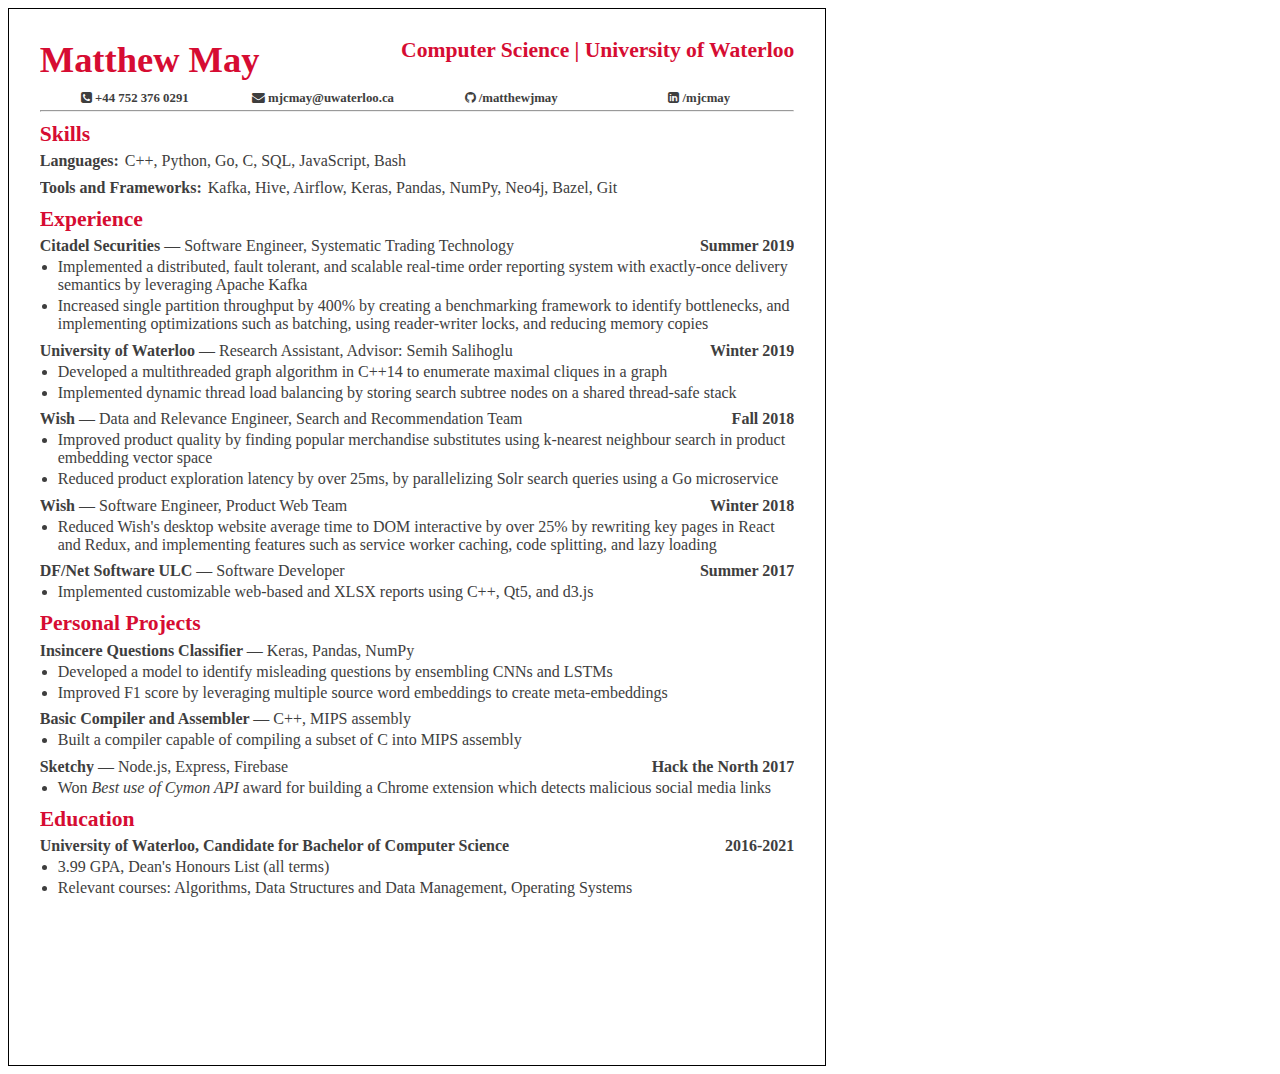
==== index.html @ 7f15ffef "initial commit" ====
<!DOCTYPE html>
<html lang="en">
<head>
  <meta charset="UTF-8">
  <title>Matthew May - Resume</title>
  <link rel="stylesheet" href="./styles.css">
  <link rel="stylesheet" href="https://fonts.googleapis.com/icon?family=Material+Icons" >
  <link rel="stylesheet" href="https://cdnjs.cloudflare.com/ajax/libs/font-awesome/4.7.0/css/font-awesome.min.css">
</head>
<body>
  <div id="page-container">
    <div id="header">
      <h1 id="name">Matthew May</h1>
      <h2 id="courseInfo">Computer Science | University of Waterloo</h2>
      <table id="contact">
        <th id="phone"><i class="fa fa-phone-square"></i> +44 752 376 0291</th>
        <th id="email"><a href="mailto:mjcmay@uwaterloo.ca"><i class="fa fa-envelope"></i> </a><a href="mailto:mjcmay@uwaterloo.ca">mjcmay@uwaterloo.ca</a></th>
        <th id="github"><a href="https://github.com/matthewjmay"><i class="fa fa-github"></i> </a><a href="https://github.com/matthewjmay">/matthewjmay</a></th>
        <th id="linkedin"> <a href="https://www.linkedin.com/in/mjcmay/"><i class="fa fa-linkedin-square"></i></a></i> <a href="https://www.linkedin.com/in/mjcmay/">/mjcmay</a></th>
      </table>
    </div>
    <hr id="headerDivider">
    <div id="col1">
      <div class="section" id="projects">
        <h2 class="sectionHeader">Skills</h2>
        <ul class="subSections">
          <li>
            <h3 class="subSectionHeader">Languages:  <span class="skillList lpadding">C++, Python, Go, C, SQL, JavaScript, Bash</span></h3>
          </li>
          <li>
            <h3 class="subSectionHeader">Tools and Frameworks:  <span class="skillList lpadding">Kafka, Hive, Airflow, Keras, Pandas, NumPy, Neo4j, Bazel, Git</span></h3>
          </li>
        </ul>
      </div>
      <div class="section" id="summary">
        <h2 class="sectionHeader">Experience</h2>
        <ul class="subSections">
          <li>
            <h3 class="subSectionHeader">Citadel Securities <span class="lighter">&mdash; Software Engineer, Systematic Trading Technology</span><span class=rightAlign>Summer 2019</span></h3>
            <ul class="sub2Sections">
              <li>
                <div class="sub2SectionHeader">Implemented a distributed, fault tolerant, and scalable real-time order reporting system with exactly-once delivery semantics by leveraging Apache Kafka</div>
              </li>
              <li>
                <div class="sub2SectionHeader">Increased single partition throughput by <span class="stat">400%</span> by creating a benchmarking framework to identify bottlenecks, and implementing optimizations such as batching, using reader-writer locks, and reducing memory copies</div>
              </li>
            </ul>
          </li>
          <li>
            <h3 class="subSectionHeader">University of Waterloo <span class="lighter">&mdash; Research Assistant, Advisor: Semih Salihoglu </span> <span class=rightAlign>Winter 2019</span></h3>
            <ul class="sub2Sections">
              <li>
                <div class="sub2SectionHeader">Developed a multithreaded graph algorithm in <span class="stat">C++14</span> to enumerate maximal cliques in a graph</div>
              </li>
              <li>
                <div class="sub2SectionHeader">Implemented dynamic thread load balancing by storing search subtree nodes on a shared thread-safe stack</div>
              </li>
            </ul>
          </li>
          <li>
            <h3 class="subSectionHeader">Wish <span class="lighter">&mdash; Data and Relevance Engineer, Search and Recommendation Team </span><span class=rightAlign>Fall 2018</span></h3>
            <ul class="sub2Sections">
              <li>
                <div class="sub2SectionHeader">Improved product quality by finding popular merchandise substitutes using k-nearest neighbour search in product embedding vector space</div>
              </li>
              <li>
                <div class="sub2SectionHeader">Reduced product exploration latency by over <span class="stat">25ms</span>, by parallelizing Solr search queries using a Go microservice</div>
              </li>
            </ul>
          </li>
          <li>
            <h3 class="subSectionHeader">Wish<span class="lighter"> &mdash; Software Engineer, Product Web Team</span><span class=rightAlign>Winter 2018</span></h3>
            <ul class="sub2Sections">
              <li>
                <div class="sub2SectionHeader">Reduced Wish's desktop website average time to DOM interactive by over <span class="stat">25%</span> by rewriting key pages in React and Redux, and implementing features such as service worker caching, code splitting, and lazy loading</div>
              </li>
            </ul>
          </li>
          <li>
            <h3 class="subSectionHeader">DF/Net Software ULC <span class="lighter">&mdash; Software Developer </span><span class=rightAlign>Summer 2017</span></h3>
            <ul class="sub2Sections">
              <li>
                <div class="sub2SectionHeader">Implemented customizable web-based and XLSX reports using C++, Qt5, and d3.js</div>
              </li>
            </ul>
          </li>
        </ul>
      </div>
      <div class="section" id="projects">
        <h2 class="sectionHeader">Personal Projects</h2>
        <ul class="subSections">
          <li>
            <h3 class="subSectionHeader">Insincere Questions Classifier <span class="lighter">&mdash; Keras, Pandas, NumPy</span><span class=rightAlign></span></h3>
            <ul class="sub2Sections">
              <li>
                <div class="sub2SectionHeader">Developed a model to identify misleading questions by ensembling CNNs and LSTMs
              </li>
              <li>
                <div class="sub2SectionHeader">Improved F1 score by leveraging multiple source word embeddings to create meta-embeddings
              </li>
            </ul>
          </li>
          <li>
            <h3 class="subSectionHeader">
              Basic Compiler and Assembler <span class="lighter">&mdash; C++, MIPS assembly<span class="lighter"> <span class=rightAlign></span></h3>
            <ul class="sub2Sections">
              <li>
                <div class="sub2SectionHeader">Built a compiler capable of compiling a subset of C into MIPS assembly</div>
              </li>
            </ul>
          </li>
          <li>
            <h3 class="subSectionHeader">Sketchy <span class="lighter"> &mdash; Node.js, Express, Firebase</span><span class=rightAlign>Hack the North 2017</span></h3>
            <ul class="sub2Sections">
              <li>
                <div class="sub2SectionHeader">Won <i style="font-family: segoe ui light;">Best use of Cymon API</i> award for building a Chrome extension which detects malicious social media links</div>
              </li>
            </ul>
          </li>
        </ul>
      </div>
      <div class="section" id="education">
        <h2 class="sectionHeader">Education</h2>
        <ul class="subSections">
          <li>
            <h3 class="subSectionHeader">University of Waterloo, Candidate for Bachelor of Computer Science<span class="rightAlign">2016-2021</span></h3>
            <ul class="sub2Sections">
              <li>
                <div class="sub2SectionHeader"><span class="stat">3.99 GPA</span>, Dean's Honours List (all terms)</div>
              </li>
              <li>
                <div class="sub2SectionHeader">Relevant courses: Algorithms, Data Structures and Data Management, Operating Systems</div>
              </li>
            </ul>
          </li>
<!--           <li>
            <h3 class="subSectionHeader">Machine Learning | Stanford University | Coursera MOOC <span class="rightAlign">Summer 2018</span></h3>
          </li> -->
        </ul>
      </div>
    </div>
  </div>
</body>
</html>
---- styles.css ----
*,
*:after,
*:before {
	box-sizing: border-box;
	margin: 0;
	padding: 0;
}

body {
	font-family: segoe ui light;
	margin: 8px;
	border: 1px solid black;
	width: calc(8.5in + 2px);
	padding: 0.3in 0.32in;
	height: calc(11in + 2px);
	display: flex;
}

a {
	text-decoration: none;
	color: inherit;
}

h1 {
	color: rgb(214, 12, 50);
	font-size: 2.28em;
}

#page-container {
	flex: 1;
	overflow: hidden;
}

#name {
	display: inline;
}

#contact {
	table-layout: fixed;
	color: #3e3e3e;
	font-size: 0.8em;
	width: 100%;
	border: none;
	margin: 8px 0px 2px 0px;
}

h2 {
	color: rgb(214, 12, 50);
	font-size: 1.35em;
}

.sectionHeader {
	margin-top: 10px;
	margin-bottom: -3px;
}

#courseInfo {
	float: right;
}

.rightAlign {
	float: right;
}

.section {
	color: #3e3e3e;
}

h3 {
	font-size: 1em;
	font-family: segoe ui;
}

.subSectionHeader {
	margin-top: 8.5px;
}

.subSections {
	list-style-type: none;
}

/*regular text*/
div {
	font-size: 1em;
}

.projectTools,
.lighter {
	font-weight: lighter;
}

.lighter {
	/*font-style: italic;*/
}

.skillList {
	font-family: segoe ui light;
	font-weight: lighter;
}

.sub2SectionHeader {
	display: inline;
}

.sub2Sections {
	list-style-type: disc;
	margin-left: 18px;
}

.sub2Sections > li {
	margin-top: 3px;
}

.sub2SectionBullets {
	list-style-type: none;
	margin-left: 1.3em;
	font-size: 0.95em;
}

.sub2SectionBullets > li {
	margin-top: 0.1em;
}

.sub2SectionBullets > li:before {
	content: "•";
	padding-right: 5px;
	margin-left: -0.7em;
}

.boldSkills {
	font-weight: normal;
	font-size: 1em;
}

.inlineContainer {
	display: flex;
}

.col1 {
	width: 53%;
}

.col2 {
	flex: 1;
}

.award-date {
	float: right;
	margin-right: 80px;
}

.lpadding {
	margin-left: 2px;
}

@media print {
	body {
		margin: 0;
		border: none;
		height: 11in;
		width: 8.5in;
	}
}

@page {
	size: 8.5in 11in;
	margin: 0;
}
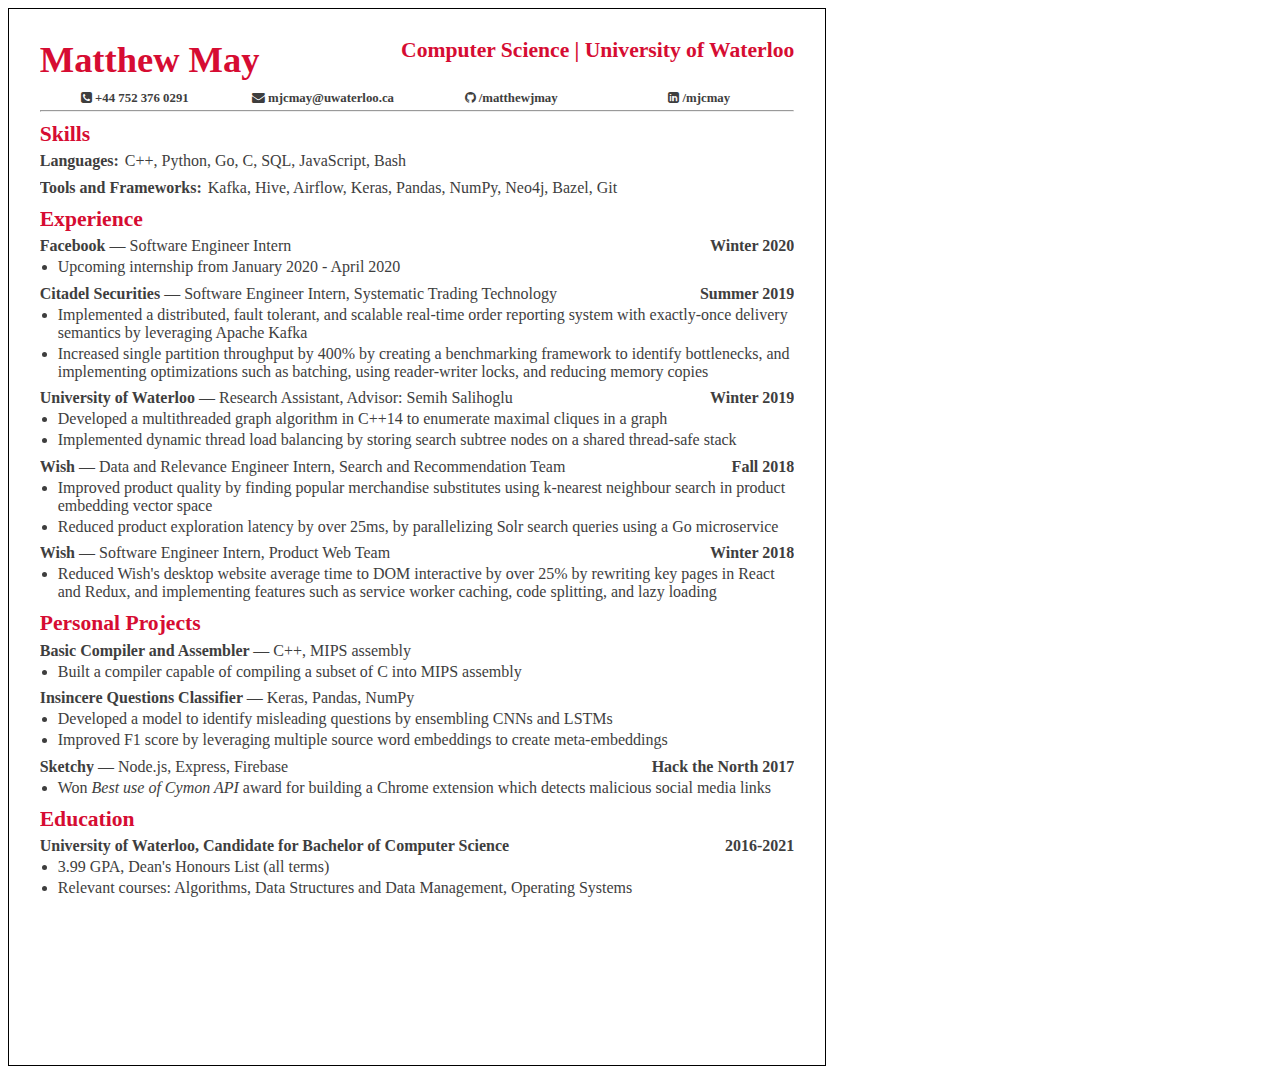
==== commit 484ce8d3: "update to summer 2020" ====
--- a/index.html
+++ b/index.html
@@ -36,7 +36,15 @@
         <h2 class="sectionHeader">Experience</h2>
         <ul class="subSections">
           <li>
-            <h3 class="subSectionHeader">Citadel Securities <span class="lighter">&mdash; Software Engineer, Systematic Trading Technology</span><span class=rightAlign>Summer 2019</span></h3>
+            <h3 class="subSectionHeader">Facebook <span class="lighter">&mdash; Software Engineer Intern</span><span class=rightAlign>Winter 2020</span></h3>
+            <ul class="sub2Sections">
+              <li>
+                <div class="sub2SectionHeader">Upcoming internship from January 2020 - April 2020</div>
+              </li>
+            </ul>
+          </li>
+          <li>
+            <h3 class="subSectionHeader">Citadel Securities <span class="lighter">&mdash; Software Engineer Intern, Systematic Trading Technology</span><span class=rightAlign>Summer 2019</span></h3>
             <ul class="sub2Sections">
               <li>
                 <div class="sub2SectionHeader">Implemented a distributed, fault tolerant, and scalable real-time order reporting system with exactly-once delivery semantics by leveraging Apache Kafka</div>
@@ -58,7 +66,7 @@
             </ul>
           </li>
           <li>
-            <h3 class="subSectionHeader">Wish <span class="lighter">&mdash; Data and Relevance Engineer, Search and Recommendation Team </span><span class=rightAlign>Fall 2018</span></h3>
+            <h3 class="subSectionHeader">Wish <span class="lighter">&mdash; Data and Relevance Engineer Intern, Search and Recommendation Team </span><span class=rightAlign>Fall 2018</span></h3>
             <ul class="sub2Sections">
               <li>
                 <div class="sub2SectionHeader">Improved product quality by finding popular merchandise substitutes using k-nearest neighbour search in product embedding vector space</div>
@@ -69,18 +77,10 @@
             </ul>
           </li>
           <li>
-            <h3 class="subSectionHeader">Wish<span class="lighter"> &mdash; Software Engineer, Product Web Team</span><span class=rightAlign>Winter 2018</span></h3>
+            <h3 class="subSectionHeader">Wish<span class="lighter"> &mdash; Software Engineer Intern, Product Web Team</span><span class=rightAlign>Winter 2018</span></h3>
             <ul class="sub2Sections">
               <li>
                 <div class="sub2SectionHeader">Reduced Wish's desktop website average time to DOM interactive by over <span class="stat">25%</span> by rewriting key pages in React and Redux, and implementing features such as service worker caching, code splitting, and lazy loading</div>
-              </li>
-            </ul>
-          </li>
-          <li>
-            <h3 class="subSectionHeader">DF/Net Software ULC <span class="lighter">&mdash; Software Developer </span><span class=rightAlign>Summer 2017</span></h3>
-            <ul class="sub2Sections">
-              <li>
-                <div class="sub2SectionHeader">Implemented customizable web-based and XLSX reports using C++, Qt5, and d3.js</div>
               </li>
             </ul>
           </li>
@@ -89,6 +89,15 @@
       <div class="section" id="projects">
         <h2 class="sectionHeader">Personal Projects</h2>
         <ul class="subSections">
+        	          <li>
+            <h3 class="subSectionHeader">
+              Basic Compiler and Assembler <span class="lighter">&mdash; C++, MIPS assembly<span class="lighter"> <span class=rightAlign></span></h3>
+            <ul class="sub2Sections">
+              <li>
+                <div class="sub2SectionHeader">Built a compiler capable of compiling a subset of C into MIPS assembly</div>
+              </li>
+            </ul>
+          </li>
           <li>
             <h3 class="subSectionHeader">Insincere Questions Classifier <span class="lighter">&mdash; Keras, Pandas, NumPy</span><span class=rightAlign></span></h3>
             <ul class="sub2Sections">
@@ -100,15 +109,7 @@
               </li>
             </ul>
           </li>
-          <li>
-            <h3 class="subSectionHeader">
-              Basic Compiler and Assembler <span class="lighter">&mdash; C++, MIPS assembly<span class="lighter"> <span class=rightAlign></span></h3>
-            <ul class="sub2Sections">
-              <li>
-                <div class="sub2SectionHeader">Built a compiler capable of compiling a subset of C into MIPS assembly</div>
-              </li>
-            </ul>
-          </li>
+
           <li>
             <h3 class="subSectionHeader">Sketchy <span class="lighter"> &mdash; Node.js, Express, Firebase</span><span class=rightAlign>Hack the North 2017</span></h3>
             <ul class="sub2Sections">
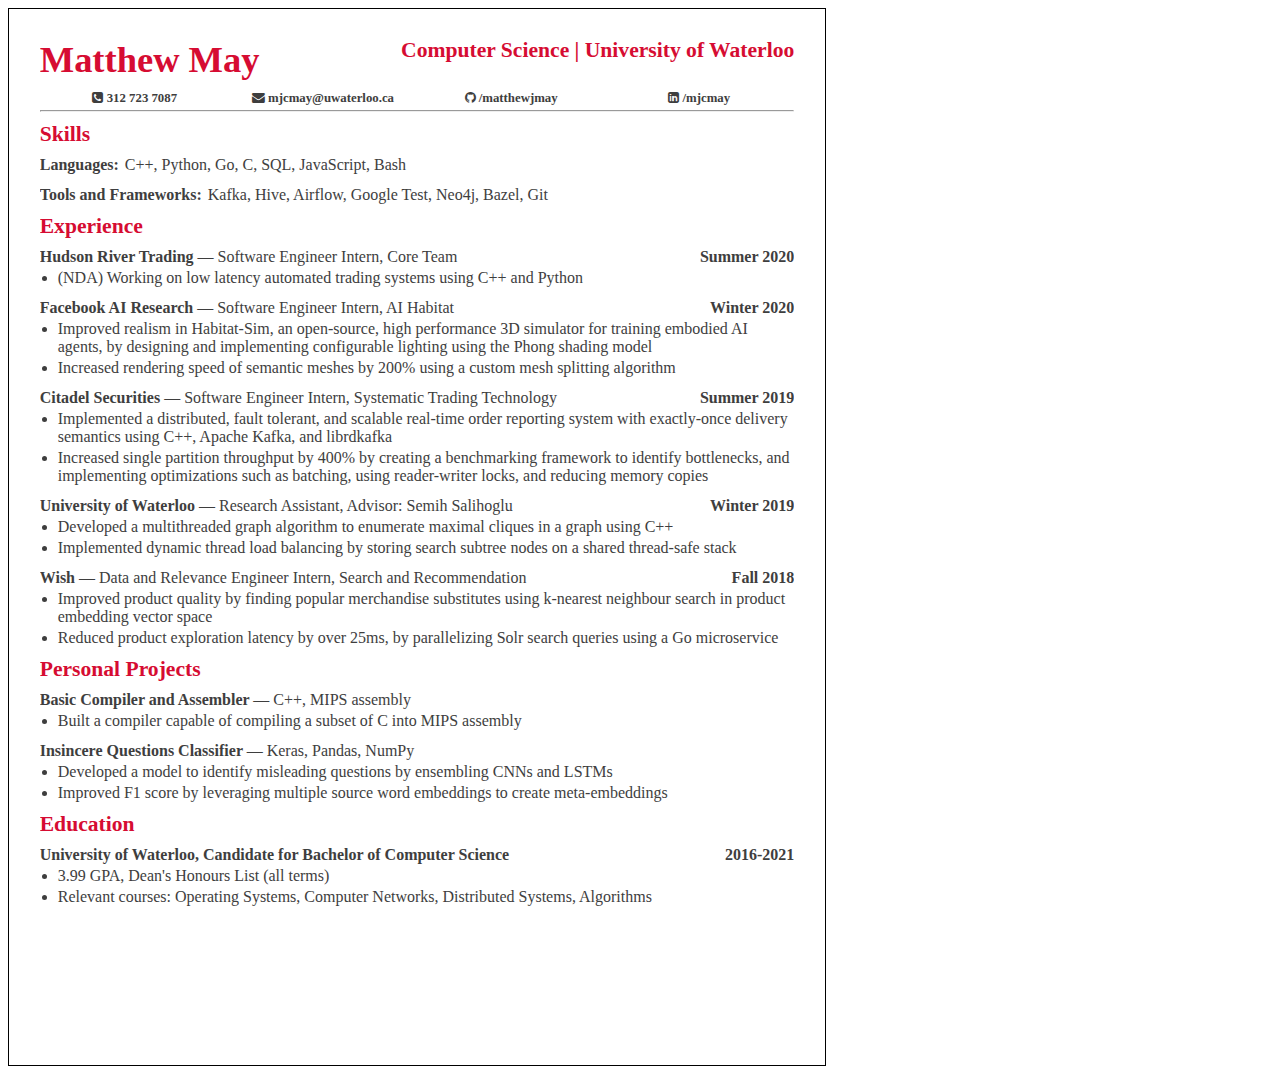
==== commit 618b9bb6: "full time initial version" ====
--- a/index.html
+++ b/index.html
@@ -13,7 +13,7 @@
       <h1 id="name">Matthew May</h1>
       <h2 id="courseInfo">Computer Science | University of Waterloo</h2>
       <table id="contact">
-        <th id="phone"><i class="fa fa-phone-square"></i> +44 752 376 0291</th>
+        <th id="phone"><i class="fa fa-phone-square"></i> 312 723 7087</th>
         <th id="email"><a href="mailto:mjcmay@uwaterloo.ca"><i class="fa fa-envelope"></i> </a><a href="mailto:mjcmay@uwaterloo.ca">mjcmay@uwaterloo.ca</a></th>
         <th id="github"><a href="https://github.com/matthewjmay"><i class="fa fa-github"></i> </a><a href="https://github.com/matthewjmay">/matthewjmay</a></th>
         <th id="linkedin"> <a href="https://www.linkedin.com/in/mjcmay/"><i class="fa fa-linkedin-square"></i></a></i> <a href="https://www.linkedin.com/in/mjcmay/">/mjcmay</a></th>
@@ -28,7 +28,7 @@
             <h3 class="subSectionHeader">Languages:  <span class="skillList lpadding">C++, Python, Go, C, SQL, JavaScript, Bash</span></h3>
           </li>
           <li>
-            <h3 class="subSectionHeader">Tools and Frameworks:  <span class="skillList lpadding">Kafka, Hive, Airflow, Keras, Pandas, NumPy, Neo4j, Bazel, Git</span></h3>
+            <h3 class="subSectionHeader">Tools and Frameworks:  <span class="skillList lpadding">Kafka, Hive, Airflow, Google Test, Neo4j, Bazel, Git</span></h3>
           </li>
         </ul>
       </div>
@@ -36,10 +36,23 @@
         <h2 class="sectionHeader">Experience</h2>
         <ul class="subSections">
           <li>
-            <h3 class="subSectionHeader">Facebook <span class="lighter">&mdash; Software Engineer Intern</span><span class=rightAlign>Winter 2020</span></h3>
+            <h3 class="subSectionHeader">Hudson River Trading <span class="lighter">&mdash; Software Engineer Intern, Core Team</span><span class=rightAlign>Summer 2020</span></h3>
             <ul class="sub2Sections">
               <li>
-                <div class="sub2SectionHeader">Upcoming internship from January 2020 - April 2020</div>
+                <div class="sub2SectionHeader">(NDA) Working on low latency automated trading systems using C++ and Python</div>
+              </li>
+            </ul>
+          </li>
+          <li>
+            <h3 class="subSectionHeader">Facebook AI Research <span class="lighter">&mdash; Software Engineer Intern, <a href="https://aihabitat.org/">AI Habitat</a></span><span class=rightAlign>Winter 2020</span></h3>
+            <ul class="sub2Sections">
+              <li>
+                <div class="sub2SectionHeader">Improved realism in <a href="https://github.com/facebookresearch/habitat-sim">Habitat-Sim</a>, an open-source, high performance 3D simulator for training embodied AI agents, by designing and implementing configurable lighting using the Phong shading model
+                </div>
+              </li>
+              <li>
+                <div class="sub2SectionHeader">Increased rendering speed of semantic meshes by <span class="stat">200%<span> using a custom mesh splitting algorithm
+                </div>
               </li>
             </ul>
           </li>
@@ -47,7 +60,7 @@
             <h3 class="subSectionHeader">Citadel Securities <span class="lighter">&mdash; Software Engineer Intern, Systematic Trading Technology</span><span class=rightAlign>Summer 2019</span></h3>
             <ul class="sub2Sections">
               <li>
-                <div class="sub2SectionHeader">Implemented a distributed, fault tolerant, and scalable real-time order reporting system with exactly-once delivery semantics by leveraging Apache Kafka</div>
+                <div class="sub2SectionHeader">Implemented a distributed, fault tolerant, and scalable real-time order reporting system with exactly-once delivery semantics using C++, Apache Kafka, and librdkafka</div>
               </li>
               <li>
                 <div class="sub2SectionHeader">Increased single partition throughput by <span class="stat">400%</span> by creating a benchmarking framework to identify bottlenecks, and implementing optimizations such as batching, using reader-writer locks, and reducing memory copies</div>
@@ -58,7 +71,7 @@
             <h3 class="subSectionHeader">University of Waterloo <span class="lighter">&mdash; Research Assistant, Advisor: Semih Salihoglu </span> <span class=rightAlign>Winter 2019</span></h3>
             <ul class="sub2Sections">
               <li>
-                <div class="sub2SectionHeader">Developed a multithreaded graph algorithm in <span class="stat">C++14</span> to enumerate maximal cliques in a graph</div>
+                <div class="sub2SectionHeader">Developed a multithreaded graph algorithm to enumerate maximal cliques in a graph using <span class="stat">C++</span></div>
               </li>
               <li>
                 <div class="sub2SectionHeader">Implemented dynamic thread load balancing by storing search subtree nodes on a shared thread-safe stack</div>
@@ -66,21 +79,13 @@
             </ul>
           </li>
           <li>
-            <h3 class="subSectionHeader">Wish <span class="lighter">&mdash; Data and Relevance Engineer Intern, Search and Recommendation Team </span><span class=rightAlign>Fall 2018</span></h3>
+            <h3 class="subSectionHeader">Wish <span class="lighter">&mdash; Data and Relevance Engineer Intern, Search and Recommendation</span><span class=rightAlign>Fall 2018</span></h3>
             <ul class="sub2Sections">
               <li>
                 <div class="sub2SectionHeader">Improved product quality by finding popular merchandise substitutes using k-nearest neighbour search in product embedding vector space</div>
               </li>
               <li>
                 <div class="sub2SectionHeader">Reduced product exploration latency by over <span class="stat">25ms</span>, by parallelizing Solr search queries using a Go microservice</div>
-              </li>
-            </ul>
-          </li>
-          <li>
-            <h3 class="subSectionHeader">Wish<span class="lighter"> &mdash; Software Engineer Intern, Product Web Team</span><span class=rightAlign>Winter 2018</span></h3>
-            <ul class="sub2Sections">
-              <li>
-                <div class="sub2SectionHeader">Reduced Wish's desktop website average time to DOM interactive by over <span class="stat">25%</span> by rewriting key pages in React and Redux, and implementing features such as service worker caching, code splitting, and lazy loading</div>
               </li>
             </ul>
           </li>
@@ -109,15 +114,6 @@
               </li>
             </ul>
           </li>
-
-          <li>
-            <h3 class="subSectionHeader">Sketchy <span class="lighter"> &mdash; Node.js, Express, Firebase</span><span class=rightAlign>Hack the North 2017</span></h3>
-            <ul class="sub2Sections">
-              <li>
-                <div class="sub2SectionHeader">Won <i style="font-family: segoe ui light;">Best use of Cymon API</i> award for building a Chrome extension which detects malicious social media links</div>
-              </li>
-            </ul>
-          </li>
         </ul>
       </div>
       <div class="section" id="education">
@@ -130,13 +126,10 @@
                 <div class="sub2SectionHeader"><span class="stat">3.99 GPA</span>, Dean's Honours List (all terms)</div>
               </li>
               <li>
-                <div class="sub2SectionHeader">Relevant courses: Algorithms, Data Structures and Data Management, Operating Systems</div>
+                <div class="sub2SectionHeader">Relevant courses: Operating Systems, Computer Networks, Distributed Systems, Algorithms</div>
               </li>
             </ul>
           </li>
-<!--           <li>
-            <h3 class="subSectionHeader">Machine Learning | Stanford University | Coursera MOOC <span class="rightAlign">Summer 2018</span></h3>
-          </li> -->
         </ul>
       </div>
     </div>
--- a/styles.css
+++ b/styles.css
@@ -72,7 +72,7 @@
 }
 
 .subSectionHeader {
-	margin-top: 8.5px;
+	margin-top: 12px;
 }
 
 .subSections {
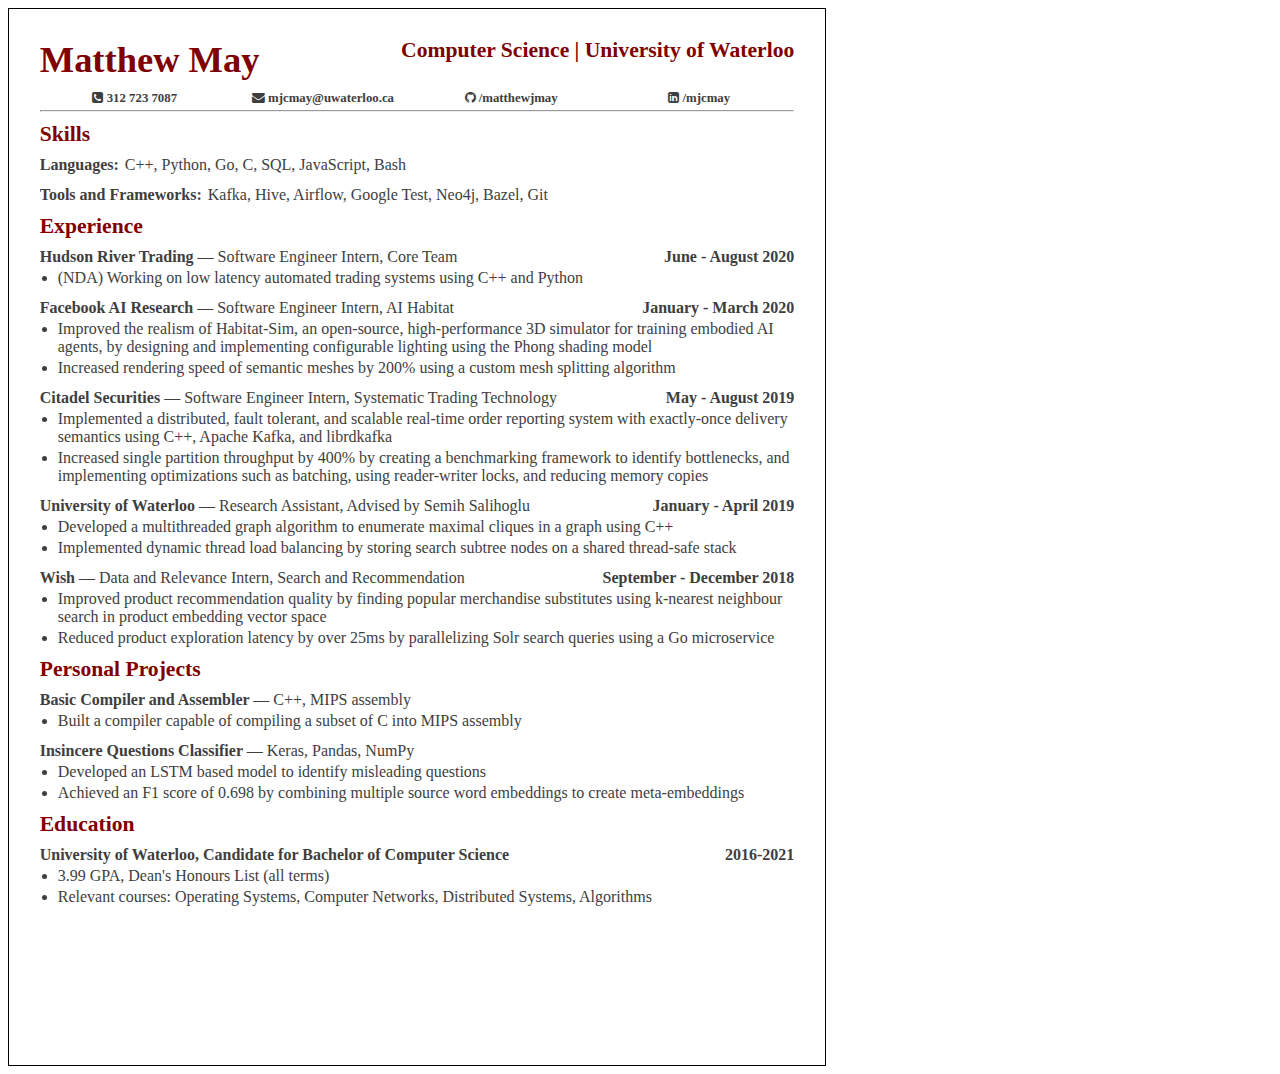
==== commit a9b0135e: "change date formatting and color" ====
--- a/index.html
+++ b/index.html
@@ -36,7 +36,7 @@
         <h2 class="sectionHeader">Experience</h2>
         <ul class="subSections">
           <li>
-            <h3 class="subSectionHeader">Hudson River Trading <span class="lighter">&mdash; Software Engineer Intern, Core Team</span><span class=rightAlign>Summer 2020</span></h3>
+            <h3 class="subSectionHeader">Hudson River Trading <span class="lighter">&mdash; Software Engineer Intern, Core Team</span><span class=rightAlign>June - August 2020</span></h3>
             <ul class="sub2Sections">
               <li>
                 <div class="sub2SectionHeader">(NDA) Working on low latency automated trading systems using C++ and Python</div>
@@ -44,10 +44,10 @@
             </ul>
           </li>
           <li>
-            <h3 class="subSectionHeader">Facebook AI Research <span class="lighter">&mdash; Software Engineer Intern, <a href="https://aihabitat.org/">AI Habitat</a></span><span class=rightAlign>Winter 2020</span></h3>
+            <h3 class="subSectionHeader">Facebook AI Research <span class="lighter">&mdash; Software Engineer Intern, <a href="https://aihabitat.org/">AI Habitat</a></span><span class=rightAlign>January - March 2020</span></h3>
             <ul class="sub2Sections">
               <li>
-                <div class="sub2SectionHeader">Improved realism in <a href="https://github.com/facebookresearch/habitat-sim">Habitat-Sim</a>, an open-source, high performance 3D simulator for training embodied AI agents, by designing and implementing configurable lighting using the Phong shading model
+                <div class="sub2SectionHeader">Improved the realism of <a href="https://github.com/facebookresearch/habitat-sim">Habitat-Sim</a>, an open-source, high-performance 3D simulator for training embodied AI agents, by designing and implementing configurable lighting using the Phong shading model
                 </div>
               </li>
               <li>
@@ -57,7 +57,7 @@
             </ul>
           </li>
           <li>
-            <h3 class="subSectionHeader">Citadel Securities <span class="lighter">&mdash; Software Engineer Intern, Systematic Trading Technology</span><span class=rightAlign>Summer 2019</span></h3>
+            <h3 class="subSectionHeader">Citadel Securities <span class="lighter">&mdash; Software Engineer Intern, Systematic Trading Technology</span><span class=rightAlign>May - August 2019</span></h3>
             <ul class="sub2Sections">
               <li>
                 <div class="sub2SectionHeader">Implemented a distributed, fault tolerant, and scalable real-time order reporting system with exactly-once delivery semantics using C++, Apache Kafka, and librdkafka</div>
@@ -68,7 +68,7 @@
             </ul>
           </li>
           <li>
-            <h3 class="subSectionHeader">University of Waterloo <span class="lighter">&mdash; Research Assistant, Advisor: Semih Salihoglu </span> <span class=rightAlign>Winter 2019</span></h3>
+            <h3 class="subSectionHeader">University of Waterloo <span class="lighter">&mdash; Research Assistant, Advised by Semih Salihoglu </span> <span class=rightAlign>January - April 2019</span></h3>
             <ul class="sub2Sections">
               <li>
                 <div class="sub2SectionHeader">Developed a multithreaded graph algorithm to enumerate maximal cliques in a graph using <span class="stat">C++</span></div>
@@ -79,13 +79,13 @@
             </ul>
           </li>
           <li>
-            <h3 class="subSectionHeader">Wish <span class="lighter">&mdash; Data and Relevance Engineer Intern, Search and Recommendation</span><span class=rightAlign>Fall 2018</span></h3>
+            <h3 class="subSectionHeader">Wish <span class="lighter">&mdash; Data and Relevance Intern, Search and Recommendation</span><span class=rightAlign>September - December 2018</span></h3>
             <ul class="sub2Sections">
               <li>
-                <div class="sub2SectionHeader">Improved product quality by finding popular merchandise substitutes using k-nearest neighbour search in product embedding vector space</div>
+                <div class="sub2SectionHeader">Improved product recommendation quality by finding popular merchandise substitutes using k-nearest neighbour search in product embedding vector space</div>
               </li>
               <li>
-                <div class="sub2SectionHeader">Reduced product exploration latency by over <span class="stat">25ms</span>, by parallelizing Solr search queries using a Go microservice</div>
+                <div class="sub2SectionHeader">Reduced product exploration latency by over <span class="stat">25ms</span> by parallelizing Solr search queries using a Go microservice</div>
               </li>
             </ul>
           </li>
@@ -107,10 +107,10 @@
             <h3 class="subSectionHeader">Insincere Questions Classifier <span class="lighter">&mdash; Keras, Pandas, NumPy</span><span class=rightAlign></span></h3>
             <ul class="sub2Sections">
               <li>
-                <div class="sub2SectionHeader">Developed a model to identify misleading questions by ensembling CNNs and LSTMs
+                <div class="sub2SectionHeader">Developed an LSTM based model to identify misleading questions
               </li>
               <li>
-                <div class="sub2SectionHeader">Improved F1 score by leveraging multiple source word embeddings to create meta-embeddings
+                <div class="sub2SectionHeader">Achieved an F1 score of 0.698 by combining multiple source word embeddings to create meta-embeddings
               </li>
             </ul>
           </li>
--- a/styles.css
+++ b/styles.css
@@ -22,7 +22,7 @@
 }
 
 h1 {
-	color: rgb(214, 12, 50);
+	color: #800000;
 	font-size: 2.28em;
 }
 
@@ -45,7 +45,7 @@
 }
 
 h2 {
-	color: rgb(214, 12, 50);
+	color: #800000;
 	font-size: 1.35em;
 }
 
